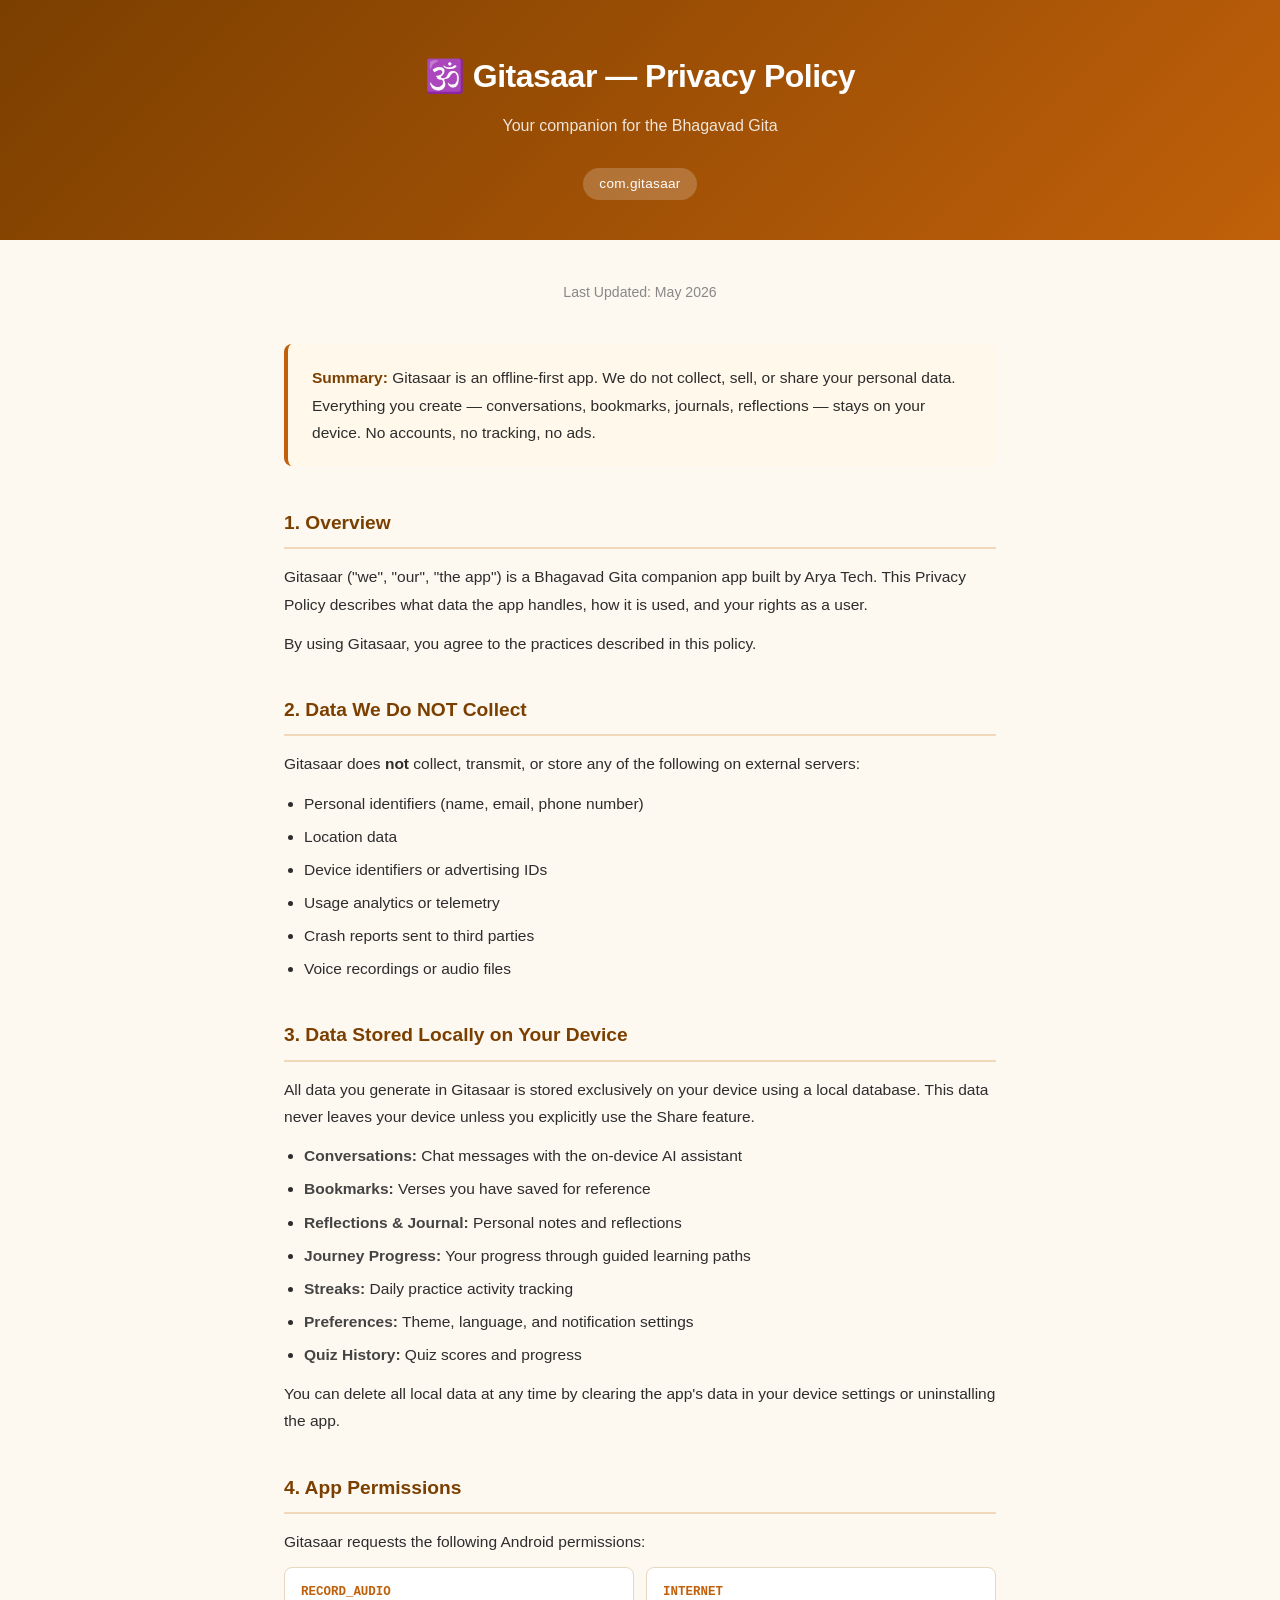
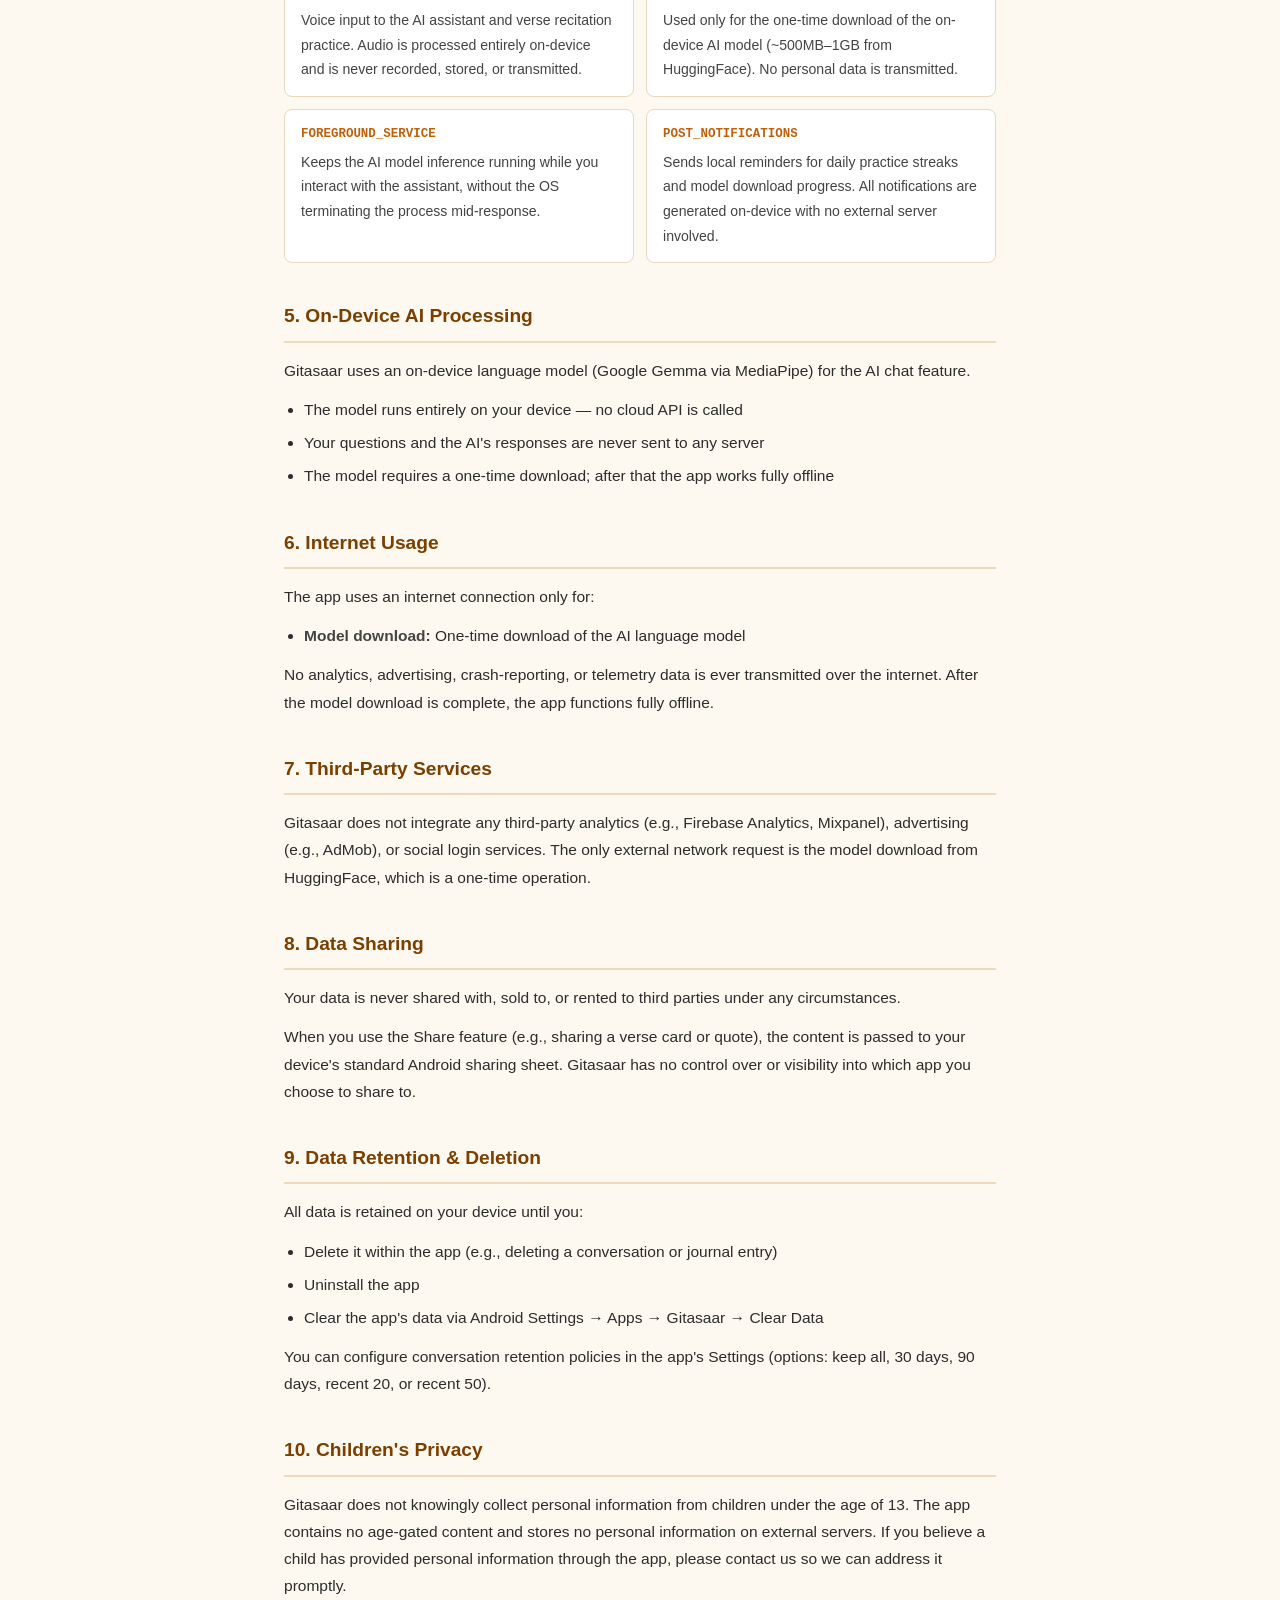
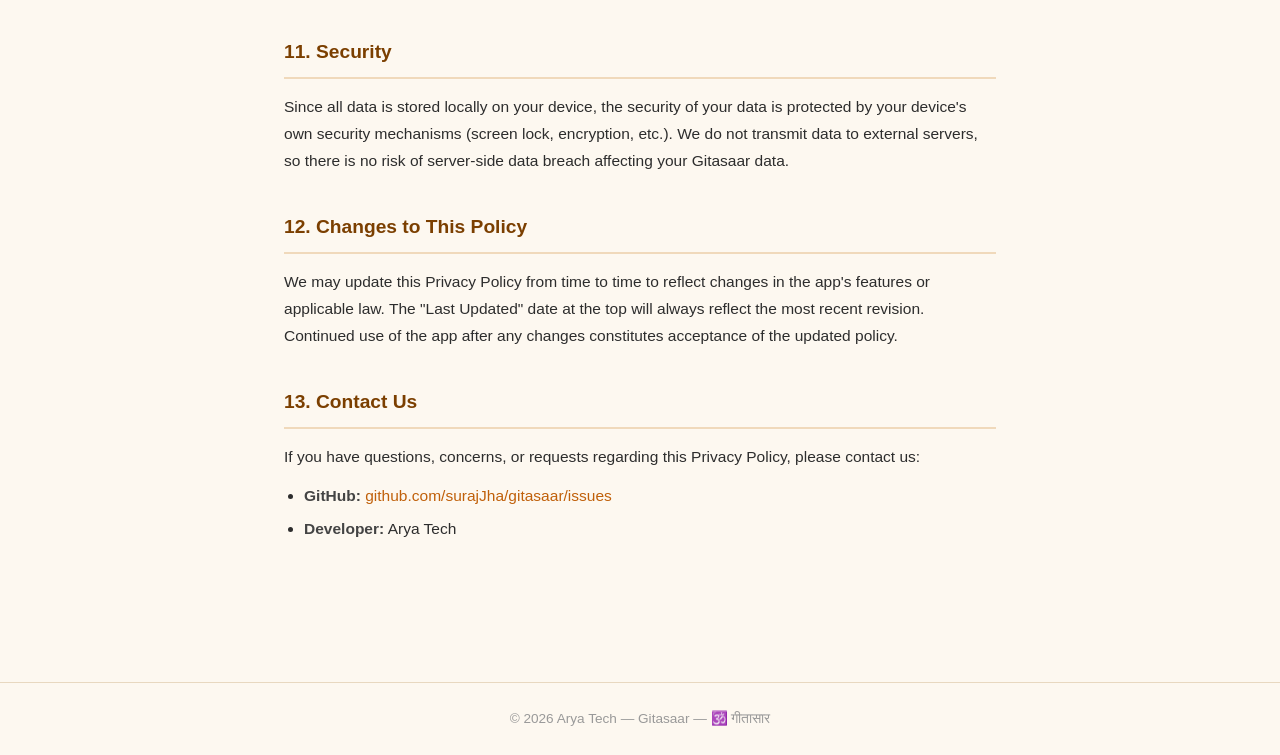
==== privacy-policy.html @ 556118a4 "Add Gitasaar privacy policy Co-authored-by: Copilot <223556219+Copilot@users.noreply.github.com>" ====
<!DOCTYPE html>
<html lang="en">
<head>
  <meta charset="UTF-8" />
  <meta name="viewport" content="width=device-width, initial-scale=1.0" />
  <title>Privacy Policy — Gitasaar</title>
  <style>
    *, *::before, *::after { box-sizing: border-box; margin: 0; padding: 0; }

    body {
      font-family: -apple-system, BlinkMacSystemFont, "Segoe UI", Roboto, Helvetica, Arial, sans-serif;
      background: #fdf8f0;
      color: #2d2d2d;
      line-height: 1.75;
    }

    header {
      background: linear-gradient(135deg, #7b3f00 0%, #c0600a 100%);
      color: #fff;
      padding: 48px 24px 40px;
      text-align: center;
    }

    header h1 {
      font-size: 2rem;
      font-weight: 700;
      letter-spacing: -0.5px;
    }

    header .subtitle {
      margin-top: 8px;
      font-size: 1rem;
      opacity: 0.85;
    }

    header .badge {
      display: inline-block;
      margin-top: 16px;
      background: rgba(255,255,255,0.2);
      border-radius: 20px;
      padding: 4px 16px;
      font-size: 0.85rem;
      letter-spacing: 0.3px;
    }

    main {
      max-width: 760px;
      margin: 40px auto;
      padding: 0 24px 64px;
    }

    .last-updated {
      text-align: center;
      font-size: 0.88rem;
      color: #888;
      margin-bottom: 40px;
    }

    .summary-box {
      background: #fff8eb;
      border-left: 4px solid #c0600a;
      border-radius: 8px;
      padding: 20px 24px;
      margin-bottom: 40px;
      font-size: 0.97rem;
    }

    .summary-box strong { color: #7b3f00; }

    section {
      margin-bottom: 36px;
    }

    h2 {
      font-size: 1.2rem;
      font-weight: 700;
      color: #7b3f00;
      border-bottom: 2px solid #f0d9bb;
      padding-bottom: 8px;
      margin-bottom: 14px;
    }

    p { margin-bottom: 12px; font-size: 0.97rem; }

    ul {
      padding-left: 20px;
      margin-bottom: 12px;
    }

    ul li {
      font-size: 0.97rem;
      margin-bottom: 6px;
    }

    ul li strong { color: #444; }

    .permission-grid {
      display: grid;
      grid-template-columns: 1fr 1fr;
      gap: 12px;
      margin-top: 12px;
    }

    @media (max-width: 500px) {
      .permission-grid { grid-template-columns: 1fr; }
      header h1 { font-size: 1.5rem; }
    }

    .permission-card {
      background: #fff;
      border: 1px solid #e8d8c0;
      border-radius: 8px;
      padding: 14px 16px;
    }

    .permission-card .perm-name {
      font-size: 0.78rem;
      font-family: monospace;
      color: #c0600a;
      font-weight: 600;
      margin-bottom: 4px;
    }

    .permission-card .perm-reason {
      font-size: 0.88rem;
      color: #444;
    }

    footer {
      text-align: center;
      padding: 24px;
      font-size: 0.85rem;
      color: #999;
      border-top: 1px solid #e8d8c0;
    }

    a { color: #c0600a; text-decoration: none; }
    a:hover { text-decoration: underline; }
  </style>
</head>
<body>

<header>
  <h1>🕉️ Gitasaar — Privacy Policy</h1>
  <p class="subtitle">Your companion for the Bhagavad Gita</p>
  <span class="badge">com.gitasaar</span>
</header>

<main>
  <p class="last-updated">Last Updated: May 2026</p>

  <div class="summary-box">
    <strong>Summary:</strong> Gitasaar is an offline-first app. We do not collect, sell, or share your personal data.
    Everything you create — conversations, bookmarks, journals, reflections — stays on your device.
    No accounts, no tracking, no ads.
  </div>

  <section>
    <h2>1. Overview</h2>
    <p>
      Gitasaar ("we", "our", "the app") is a Bhagavad Gita companion app built by Arya Tech. This Privacy Policy
      describes what data the app handles, how it is used, and your rights as a user.
    </p>
    <p>
      By using Gitasaar, you agree to the practices described in this policy.
    </p>
  </section>

  <section>
    <h2>2. Data We Do NOT Collect</h2>
    <p>Gitasaar does <strong>not</strong> collect, transmit, or store any of the following on external servers:</p>
    <ul>
      <li>Personal identifiers (name, email, phone number)</li>
      <li>Location data</li>
      <li>Device identifiers or advertising IDs</li>
      <li>Usage analytics or telemetry</li>
      <li>Crash reports sent to third parties</li>
      <li>Voice recordings or audio files</li>
    </ul>
  </section>

  <section>
    <h2>3. Data Stored Locally on Your Device</h2>
    <p>
      All data you generate in Gitasaar is stored exclusively on your device using a local database.
      This data never leaves your device unless you explicitly use the Share feature.
    </p>
    <ul>
      <li><strong>Conversations:</strong> Chat messages with the on-device AI assistant</li>
      <li><strong>Bookmarks:</strong> Verses you have saved for reference</li>
      <li><strong>Reflections &amp; Journal:</strong> Personal notes and reflections</li>
      <li><strong>Journey Progress:</strong> Your progress through guided learning paths</li>
      <li><strong>Streaks:</strong> Daily practice activity tracking</li>
      <li><strong>Preferences:</strong> Theme, language, and notification settings</li>
      <li><strong>Quiz History:</strong> Quiz scores and progress</li>
    </ul>
    <p>
      You can delete all local data at any time by clearing the app's data in your device settings or uninstalling the app.
    </p>
  </section>

  <section>
    <h2>4. App Permissions</h2>
    <p>Gitasaar requests the following Android permissions:</p>
    <div class="permission-grid">
      <div class="permission-card">
        <div class="perm-name">RECORD_AUDIO</div>
        <div class="perm-reason">Voice input to the AI assistant and verse recitation practice. Audio is processed entirely on-device and is never recorded, stored, or transmitted.</div>
      </div>
      <div class="permission-card">
        <div class="perm-name">INTERNET</div>
        <div class="perm-reason">Used only for the one-time download of the on-device AI model (~500MB–1GB from HuggingFace). No personal data is transmitted.</div>
      </div>
      <div class="permission-card">
        <div class="perm-name">FOREGROUND_SERVICE</div>
        <div class="perm-reason">Keeps the AI model inference running while you interact with the assistant, without the OS terminating the process mid-response.</div>
      </div>
      <div class="permission-card">
        <div class="perm-name">POST_NOTIFICATIONS</div>
        <div class="perm-reason">Sends local reminders for daily practice streaks and model download progress. All notifications are generated on-device with no external server involved.</div>
      </div>
    </div>
  </section>

  <section>
    <h2>5. On-Device AI Processing</h2>
    <p>
      Gitasaar uses an on-device language model (Google Gemma via MediaPipe) for the AI chat feature.
    </p>
    <ul>
      <li>The model runs entirely on your device — no cloud API is called</li>
      <li>Your questions and the AI's responses are never sent to any server</li>
      <li>The model requires a one-time download; after that the app works fully offline</li>
    </ul>
  </section>

  <section>
    <h2>6. Internet Usage</h2>
    <p>The app uses an internet connection only for:</p>
    <ul>
      <li><strong>Model download:</strong> One-time download of the AI language model</li>
    </ul>
    <p>
      No analytics, advertising, crash-reporting, or telemetry data is ever transmitted over the internet.
      After the model download is complete, the app functions fully offline.
    </p>
  </section>

  <section>
    <h2>7. Third-Party Services</h2>
    <p>
      Gitasaar does not integrate any third-party analytics (e.g., Firebase Analytics, Mixpanel),
      advertising (e.g., AdMob), or social login services. The only external network request is
      the model download from HuggingFace, which is a one-time operation.
    </p>
  </section>

  <section>
    <h2>8. Data Sharing</h2>
    <p>
      Your data is never shared with, sold to, or rented to third parties under any circumstances.
    </p>
    <p>
      When you use the Share feature (e.g., sharing a verse card or quote), the content is passed
      to your device's standard Android sharing sheet. Gitasaar has no control over or visibility into
      which app you choose to share to.
    </p>
  </section>

  <section>
    <h2>9. Data Retention &amp; Deletion</h2>
    <p>All data is retained on your device until you:</p>
    <ul>
      <li>Delete it within the app (e.g., deleting a conversation or journal entry)</li>
      <li>Uninstall the app</li>
      <li>Clear the app's data via Android Settings → Apps → Gitasaar → Clear Data</li>
    </ul>
    <p>
      You can configure conversation retention policies in the app's Settings
      (options: keep all, 30 days, 90 days, recent 20, or recent 50).
    </p>
  </section>

  <section>
    <h2>10. Children's Privacy</h2>
    <p>
      Gitasaar does not knowingly collect personal information from children under the age of 13.
      The app contains no age-gated content and stores no personal information on external servers.
      If you believe a child has provided personal information through the app, please contact us
      so we can address it promptly.
    </p>
  </section>

  <section>
    <h2>11. Security</h2>
    <p>
      Since all data is stored locally on your device, the security of your data is protected by
      your device's own security mechanisms (screen lock, encryption, etc.). We do not transmit
      data to external servers, so there is no risk of server-side data breach affecting your
      Gitasaar data.
    </p>
  </section>

  <section>
    <h2>12. Changes to This Policy</h2>
    <p>
      We may update this Privacy Policy from time to time to reflect changes in the app's features
      or applicable law. The "Last Updated" date at the top will always reflect the most recent revision.
      Continued use of the app after any changes constitutes acceptance of the updated policy.
    </p>
  </section>

  <section>
    <h2>13. Contact Us</h2>
    <p>
      If you have questions, concerns, or requests regarding this Privacy Policy, please contact us:
    </p>
    <ul>
      <li><strong>GitHub:</strong> <a href="https://github.com/surajJha/gitasaar/issues" target="_blank">github.com/surajJha/gitasaar/issues</a></li>
      <li><strong>Developer:</strong> Arya Tech</li>
    </ul>
  </section>
</main>

<footer>
  &copy; 2026 Arya Tech &mdash; Gitasaar &mdash; 🕉️ गीतासार
</footer>

</body>
</html>
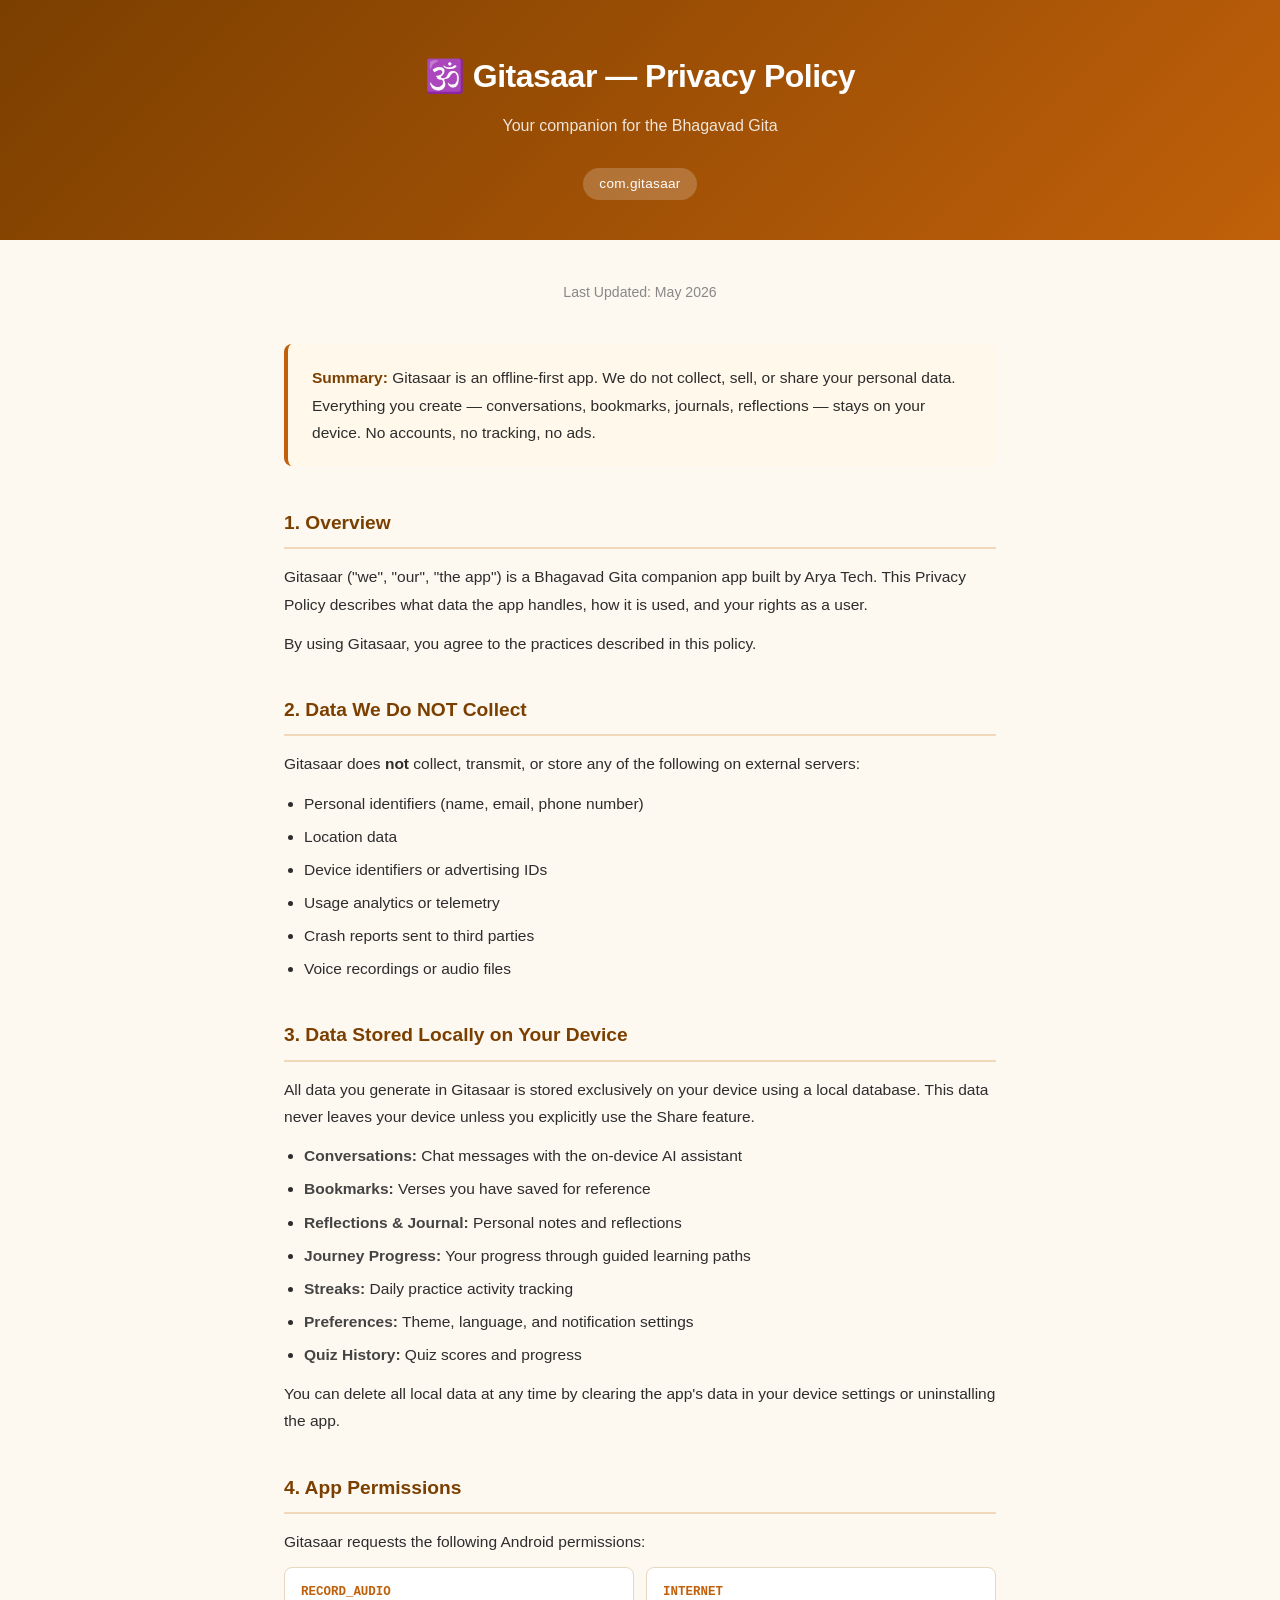
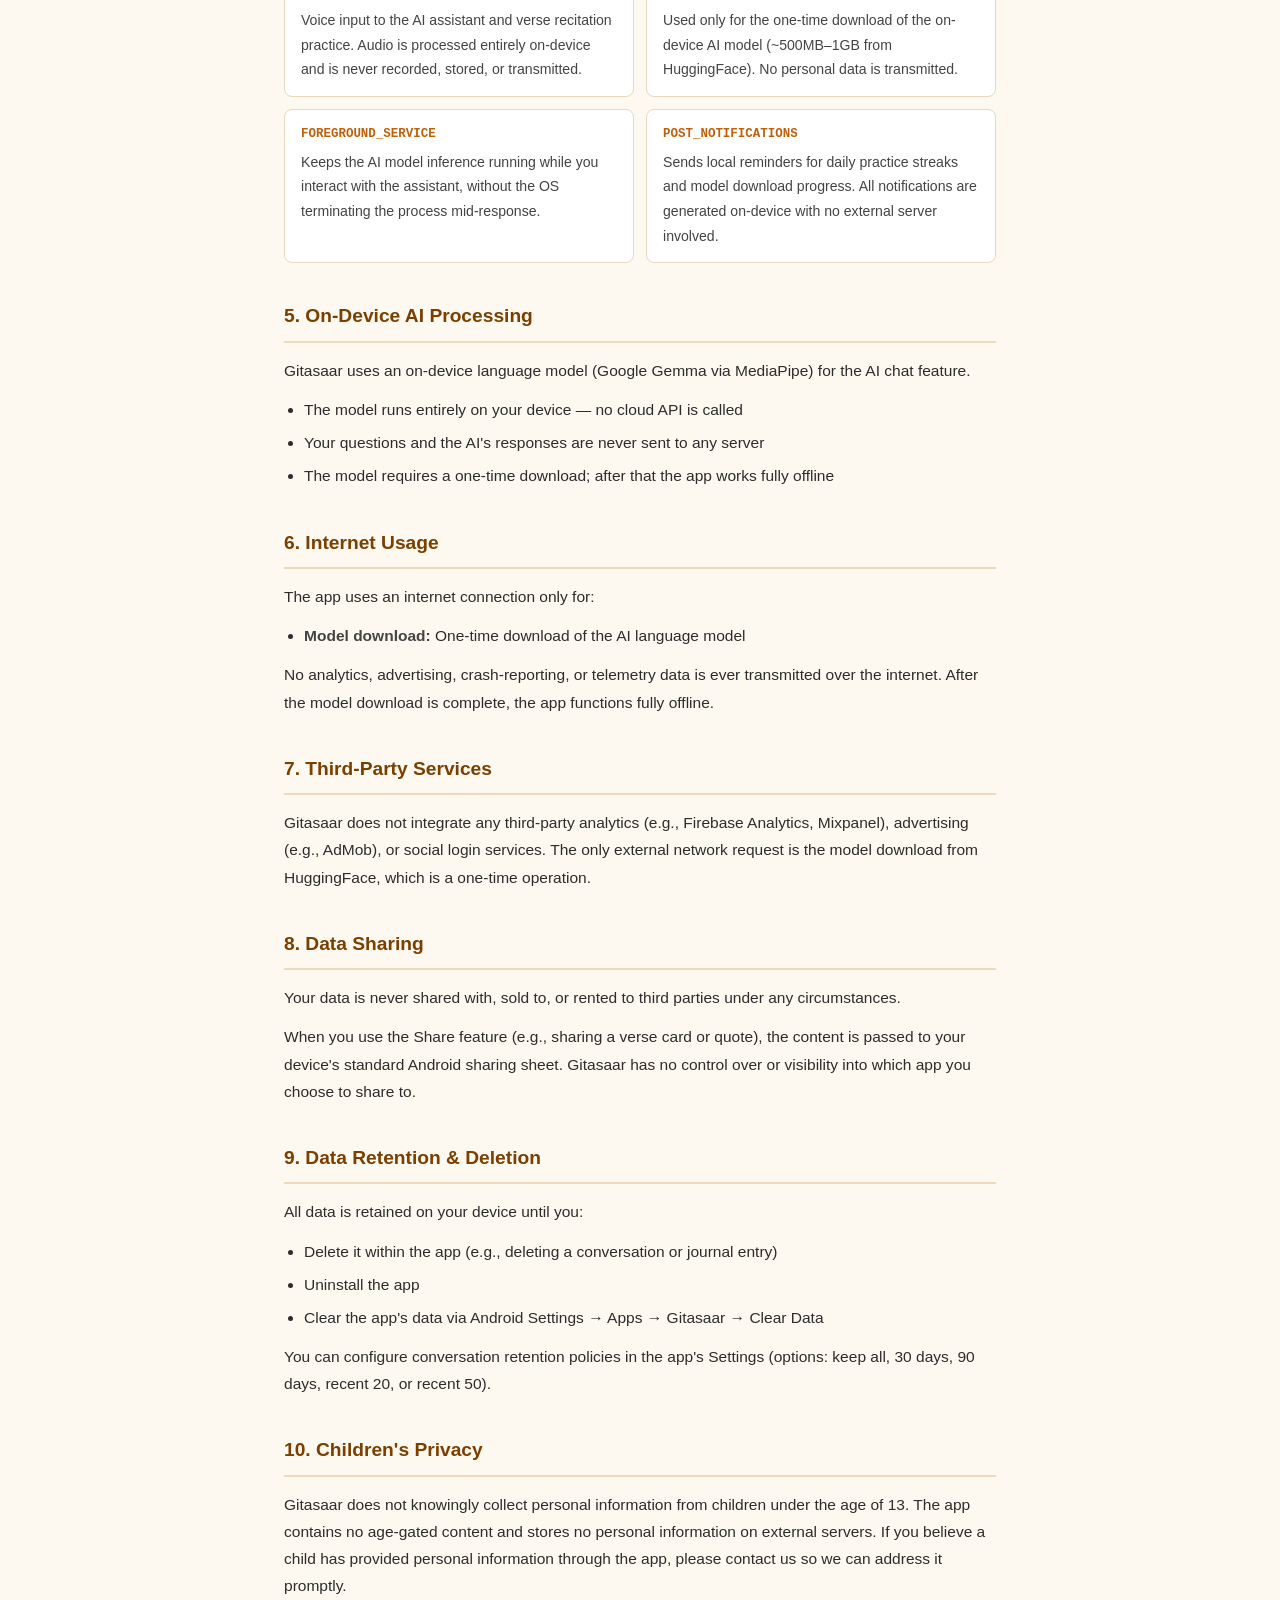
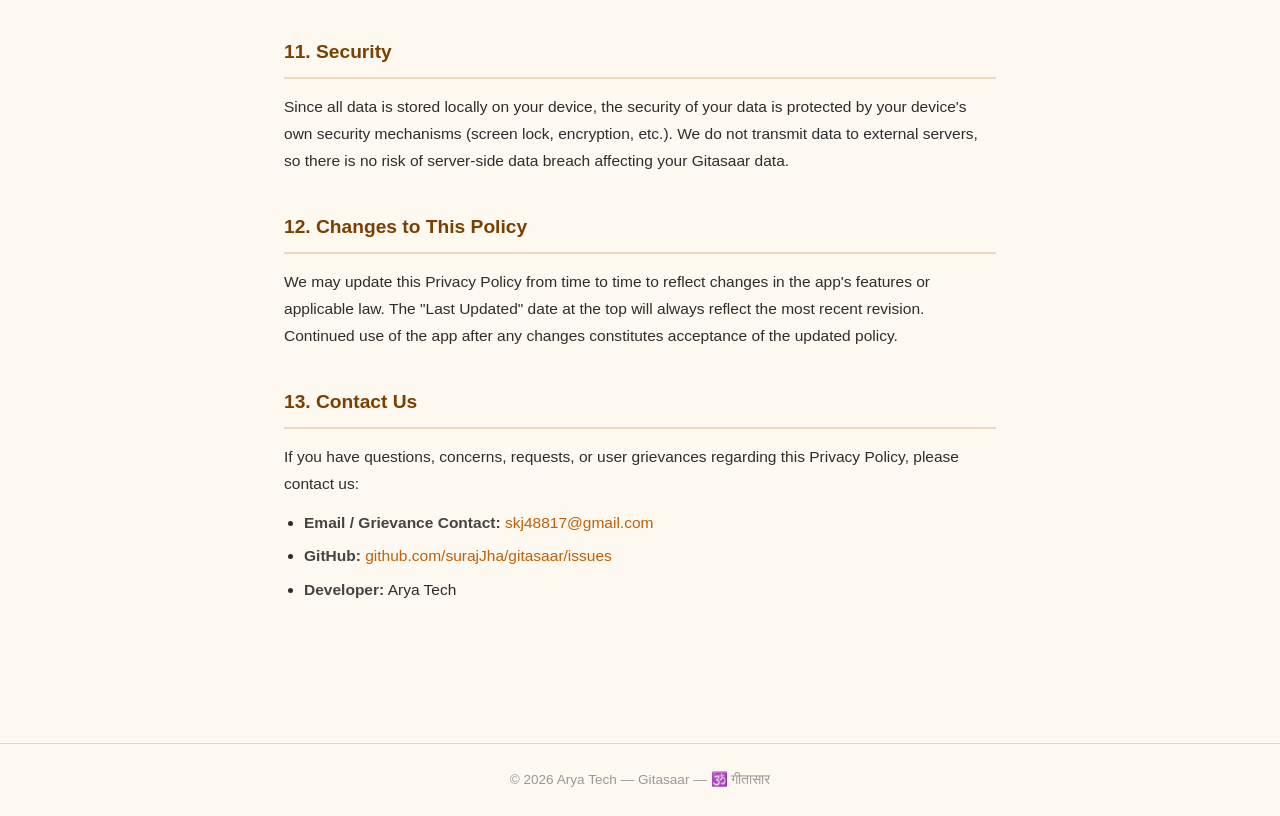
==== commit aedfb6d2: "docs: add privacy policy grievance contact email Co-authored-by: Copilot <223556219+Copilot@users.no" ====
--- a/privacy-policy.html
+++ b/privacy-policy.html
@@ -313,9 +313,11 @@
   <section>
     <h2>13. Contact Us</h2>
     <p>
-      If you have questions, concerns, or requests regarding this Privacy Policy, please contact us:
-    </p>
-    <ul>
+      If you have questions, concerns, requests, or user grievances regarding this Privacy Policy,
+      please contact us:
+    </p>
+    <ul>
+      <li><strong>Email / Grievance Contact:</strong> <a href="mailto:skj48817@gmail.com">skj48817@gmail.com</a></li>
       <li><strong>GitHub:</strong> <a href="https://github.com/surajJha/gitasaar/issues" target="_blank">github.com/surajJha/gitasaar/issues</a></li>
       <li><strong>Developer:</strong> Arya Tech</li>
     </ul>
